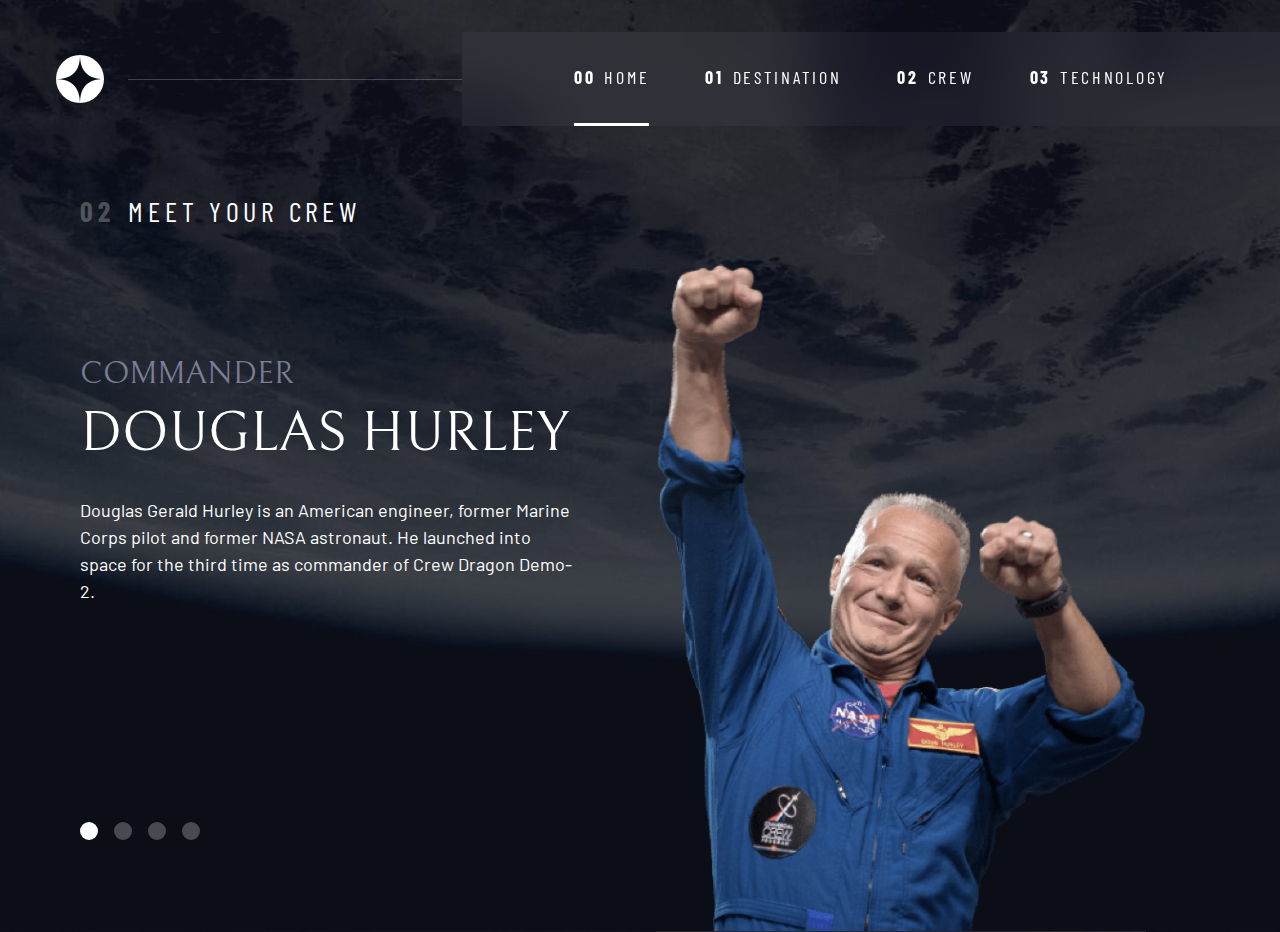
==== crew-commander.html @ 4cabf2e1 "destination page, and crew page" ====
<!DOCTYPE html>
<html lang="en">
  <head>
    <meta charset="UTF-8" />
    <meta http-equiv="X-UA-Compatible" content="IE=edge" />
    <meta name="viewport" content="width=device-width, initial-scale=1.0" />
    <link
      rel="icon"
      type="image/png"
      sizes="32x32"
      href="./assets/favicon-32x32.png"
    />
    <!-- google fonts -->
    <link rel="preconnect" href="https://fonts.googleapis.com" />
    <link rel="preconnect" href="https://fonts.gstatic.com" crossorigin />
    <link
      href="https://fonts.googleapis.com/css2?family=Barlow+Condensed:wght@400;700&family=Barlow:wght@400;700&family=Bellefair&display=swap"
      rel="stylesheet"
    />
    <link rel="stylesheet" href="index.css" />
    <title>space tourism</title>
    <script src="index.js" defer></script>
  </head>

  <body class="crew">
    <header class="primary-header flex">
      <!-- logo -->
      <div>
        <img
          src="assets/shared/logo.svg"
          alt="space tourism logo"
          class="logo"
        />
      </div>
      <button class="mobile-nav-toggle" aria-controls="primary-navigation">
        <span class="sr-only" aria-expanded="false">Menu</span>
      </button>

      <nav>
        <ul
          id="primary-navigation"
          data-visible="false"
          class="primary-navigation underline-indicators flex"
        >
          <li class="active"
            ><a
              href="index.html"
              class="uppercase ff-sans-cond text-white letter-spacing-2"
              ><span aria-hidden="true">00</span>Home</a
            ></li
          >
          <li
            ><a
              href="destination.html"
              class="uppercase ff-sans-cond text-white letter-spacing-2"
              ><span aria-hidden="true">01</span>Destination</a
            ></li
          >
          <li
            ><a
              href="crew.html"
              class="uppercase ff-sans-cond text-white letter-spacing-2"
              ><span aria-hidden="true">02</span>Crew</a
            ></li
          >
          <li
            ><a
              href="technology.html"
              class="uppercase text-white letter-spacing-2 ff-sans-cond"
              ><span aria-hidden="true">03</span>Technology</a
            ></li
          >
        </ul>
      </nav>
    </header>

    <main id="main" class="grid-container grid-container--crew flow">

      <h1 class="numbered-title"><span aria-hidden="true">02</span>Meet your crew</h1> 
      <img src="/assets/crew/image-douglas-hurley.png">
      <!-- dotlist -->
      <div class="dot-indicators flex">
        <button aria-selected="true"><span class="sr-only">The commander</span></button>
        <button aria-selected="false"><span class="sr-only">The mission specialist</span></button>
        <button aria-selected="false"><span class="sr-only">The pilot</span></button>
        <button aria-selected="false"><span class="sr-only">The crew engineer</span></button>
      </div>

      <!-- commander -->
      <article class="crew-details flow">
        <header class="flow flow--space-small">
          <h2 class="ff-serif fs-600 uppercase">Commander</h2>  
          <p class="ff-serif fs-700 uppercase">Douglas Hurley</p>
        </header>
        
        <p>
          Douglas Gerald Hurley is an American engineer, former Marine
          Corps pilot and former NASA astronaut. He launched into space for the third
          time as commander of Crew Dragon Demo-2.
        </p>
      </article>
    </main>
  </body>
</html>
---- index.css ----
/* ------------------ */
/* custom properties  */
/* ------------------ */

:root {
  /* colors */
  --clr-dark: 230 35% 7%;
  --clr-light: 231 77% 90%;
  --clr-white: 0 0% 100%;

  /* fontsize */
  --fs-900: clamp(5rem, 8vw + 1rem, 9.375rem);
  --fs-800: 3.5rem;
  --fs-700: 1.5rem;
  --fs-600: 1rem;
  --fs-500: 1rem;
  --fs-400: 0.9375rem;
  --fs-300: 1rem;
  --fs-200: 0.875rem;

  /* fontfamily */
  --ff-serif: 'Bellefair', serif;
  --ff-sans-cod: 'Barlow condensed', sans-serif;
  --ff-sans-normal: 'Barlow', sans-serif;
}

/* tablet */
@media (min-width: 35em) {
  :root {
    --fs-800: 5rem;
    --fs-700: 2.5rem;
    --fs-600: 1.5rem;
    --fs-500: 1.25rem;
    --fs-400: 1rem;
  }
}

/* desktop */
@media (min-width: 45em) {
  :root {
    /* font-sizes */
    --fs-800: 6.25rem;
    --fs-700: 3.5rem;
    --fs-600: 2rem;
    --fs-500: 1.75rem;
    --fs-400: 1.125rem;
  }
}
/* ------------------ */
/* Reset              */
/* ------------------ */

/* box sizing */
*,
*::before,
*::after {
  box-sizing: border-box;
}

/* reset margins */
body,
h1,
h2,
h3,
h4,
h5,
p,
figure,
picture {
  margin: 0;
}
h1,
h2,
h3,
h4,
h5,
h6,
p {
  font-weight: 400;
}
body {
  font-family: var(--ff-sans-normal);
  font-size: var(--fs-400);
  color: hsl(var(--clr-white));
  background-color: hsl(var(--clr-dark));
  line-height: 1.5;
  min-height: 100vh;

  display: grid;
  grid-template-rows: min-content 1fr;
  overflow-x: hidden;
}

/* makes working with picture easier */
img,
picture {
  max-width: 100%;
  display: block;
}

/* makes working with form element easier */
input,
button,
textarea,
select {
  font: inherit;
}

/* remove animations, for people who've turned them off */
/* browser / os setting */
/* disable motion, not causing problem -> accessibility */
@media (prefers-reduced-motion: reduce) {
  *,
  *::before,
  *::after {
    animation-duration: 0.01ms !important;
    animation-iteration-count: 1 !important;
    transition-duration: 0.01ms !important;
    scroll-behavior: auto !important;
  }
}

/* ------------------ */
/* Utility classes    */
/* ------------------ */
.container {
  padding-inline: 2em;
  max-width: 80rem;
  margin-inline: auto;
}

.flex {
  display: flex;
  gap: var(--gap, 1rem);
}
.flex.even-columns > * {
  width: 100%;
}
.grid {
  display: grid;
  gap: var(--gap, 1rem);
}

.d-block {
  display: block;
}
/* .flow > * + *    
  ->no extra specificity to it. means, under flow ie: p, h. we set margin to 0. we need .flow margin top 1 to override that

*/
/* where : take flow and get all..()no specificity 
ie: 
card h1, card h2, card h3{} => card :where(h1, h2, h3) 
*/
.flow > *:where(:not(:first-child)) {
  margin-top: var(--flow-space, 1rem);
  /* outline: 1px solid red; */
}
.flow--space-small{
  --flow-space:.75rem;
}
/* screenreader only, it makes the component content invisible*/
.sr-only {
  position: absolute;
  width: 1px;
  height: 1px;
  padding: 0;
  margin: -1px;
  overflow: hidden;
  clip: rect(0, 0, 0, 0);
  white-space: nowrap;
  /* added line */
  border: 0;
}

/* colors */
.bg-dark {
  background-color: hsl(var(--clr-dark));
}
.bg-accent {
  background-color: hsl(var(--clr-light));
}
.bg-white {
  background-color: hsl(var(--clr-white));
}

.text-dark {
  color: hsl(var(--clr-dark));
}
.text-accent {
  color: hsl(var(--clr-light));
}
.text-white {
  color: hsl(var(--clr-white));
}

.example-component {
  background-color: hsl(var(--clr-light) / 0.2);
}

/* typography */
.ff-serif {
  font-family: var(--ff-serif);
}
.ff-sans-cond {
  font-family: var(--ff-sans-cod);
}
.ff-sans-normal {
  font-family: var(--ff-sans-normal);
}

.letter-spacing-1 {
  letter-spacing: 4.75px;
}
.letter-spacing-2 {
  letter-spacing: 2.7px;
}
.letter-spacing-3 {
  letter-spacing: 2.35px;
}

.uppercase {
  text-transform: uppercase;
}

.fs-900 {
  font-size: var(--fs-900);
}
.fs-800 {
  font-size: var(--fs-800);
}
.fs-700 {
  font-size: var(--fs-700);
}
.fs-600 {
  font-size: var(--fs-600);
}
.fs-500 {
  font-size: var(--fs-500);
}

.fs-400 {
  font-size: var(--fs-400);
}

.fs-300 {
  font-size: var(--fs-300);
}

.fs-200 {
  font-size: var(--fs-200);
}

.fs-900,
.fs-800,
.fs-700,
.fs-600 {
  line-height: 1.1;
}

.numbered-title {
  text-transform: uppercase;
  font-family: var(--ff-sans-cod);
  font-size: var(--fs-500);
  letter-spacing: 4.72px;
}

.numbered-title span {
  margin-right: 0.5em;
  font-weight: 700;
  color: hsl(var(--clr-white) / 0.25);
}

/* ------------------ */
/* Component classes    */
/* ------------------ */
.large-button {
  font-size: 2rem;
  position: relative;
  display: inline-grid;
  z-index: 1;
  place-items: center;
  padding: 0 2em;
  border-radius: 50%;
  aspect-ratio: 1;
  text-decoration: none;
}
.large-button::after {
  content: '';
  position: absolute;
  z-index: -1;
  background: hsl(var(--clr-white) / 0.15);
  width: 100%;
  height: 100%;
  border-radius: 50%;
  opacity: 0;
  transition: opacity 500ms linear, transform 750ms ease-in-out;
}

.large-button:hover::after,
.large-button:focus::after {
  opacity: 1;
  transform: scale(1.5);
}
/* Primary header */

.logo {
  /* top bottom value solid 2 rem, and grow leftright, with (min, middle, max) */
  margin: 1.5rem clamp(1.5rem, 5vw, 3.5rem);
}

.primary-header {
  justify-content: space-between;
  align-items: center;
}
.primary-navigation {
  --gap: clamp(1.5rem, 5vw, 3.5rem);
  --underline-gap: 2rem;
  list-style: none;
  padding: 0;
  margin: 0;
  background: hsl(var(--clr-light) / 0.05);
  backdrop-filter: blur(1.5rem);
}

.primary-navigation a {
  text-decoration: none;
}

.primary-navigation a > span {
  font-weight: 700;
  margin-right: 0.5em;
}

.mobile-nav-toggle {
  display: none;
}

@media (max-width: 35rem) {
  .primary-navigation {
    --underline-gap: 0.5rem;
    position: fixed;
    z-index: 1000;
    inset: 0 0 0 30%;
    list-style: none;
    padding: min(20rem, 15vh) 2rem;
    margin: 0rem;
    flex-direction: column;
    transform: translateX(100%);
    transition: transform 500ms ease-in-out;
  }

  /* check if data-visible === true */
  .primary-navigation[data-visible='true'] {
    transform: translateX(0);
  }

  .mobile-nav-toggle[aria-expanded='true'] {
    background-image: url(./assets/shared/icon-close.svg);
  }

  .mobile-nav-toggle {
    display: block;
    position: absolute;
    z-index: 2000;
    right: 1rem;
    top: 2rem;
    border: 0;
    background: transparent;
    background-image: url(./assets/shared/icon-hamburger.svg);
    background-position: center;
    background-repeat: no-repeat;
    width: 1.5rem;
    aspect-ratio: 1;
  }
  .mobile-nav-toggle:focus-visible {
    outline: 2px solid white;
  }
  .primary-navigation.underline-indicators > .active {
    border: 0;
  }
}

@media (min-width: 35em) {
  .primary-navigation {
    padding-inline: clamp(3rem, 10vw, 7rem);
  }
}

@media (min-width: 35em) and (max-width: 44.999em) {
  .primary-navigation a > span {
    display: none;
  }
}

@media (min-width: 45em) {
  .primary-header::after {
    content: '';
    display: block;
    position: relative;
    height: 1px;
    width: 100%;
    background: hsl(var(--clr-light) / 0.25);
    margin-right: -2.5rem;
    order: 1;
  }

  nav {
    order: 2;
  }
  .primary-navigation {
    margin-block: 2rem;
  }
}

/* underline-indicator */
.underline-indicators > * {
  padding: var(--underline-gap, .5rem) 0;
  border: 0;
  cursor: pointer;
  border-bottom: 0.2rem solid hsl(var(--clr-white) / 0);
  background-color: transparent;
}

.underline-indicators > *:hover,
.underline-indicators > *:focus {
  border-color: hsl(var(--clr-white) / 0.5);
}

.underline-indicators > .active,
.underline-indicators > [aria-selected='true'] {
  color: hsl(var(--clr-white) / 1);
  border-color: hsl(var(--clr-white) / 1);
}
.tab-list {
  --gap: 2rem;
}

.dot-indicators > * {
  border: 0;
  border-radius: 50%;
  aspect-ratio: 1;
  padding: 0.5em;
  cursor: pointer;
  background-color: hsl(var(--clr-white) / 0.25);
}

.dot-indicators > *:hover,
.dot-indicators > *:focus {
  background-color: hsl(var(--clr-white) / 0.5);
}

.dot-indicators > [aria-selected='true'] {
  background-color: hsl(var(--clr-white) / 1);
}

/* number-indicators */
.number-indicators > * {
  border-radius: 50%;
  aspect-ratio: 1;
  padding: 0.5em;
  cursor: pointer;
  border: 0.2rem solid hsl(var(--clr-white) / 0.5);
}

.number-indicators > *:hover,
.number-indicators > *:focus {
  border-color: hsl(var(--clr-white) / 1);
  color: hsl(var(--clr-white));
}

.number-indicators > [aria-selected='true'] {
  color: hsl(var(--clr-dark) / 1);
  background-color: hsl(var(--clr-white));
}

/* ----------------------------- */
/* Page Speicific Background     */
/* ------------------------------*/

body {
  background-size: cover;
  background-position: bottom center;
}

/* home */
.home {
  background-image: url(./assets/home/background-home-mobile.jpg);
}

@media (min-width: 35rem) {
  .home {
    background-position: center center;
    background-image: url(./assets/home/background-home-tablet.jpg);
  }
}

@media (min-width: 45rem) {
  .home {
    background-image: url(./assets/home/background-home-desktop.jpg);
  }
}

/* destination */
.destination {
  background-image: url(./assets/destination/background-destination-mobile.jpg);
}

@media (min-width: 35rem) {
  .destination {
    background-position: center center;
    background-image: url(./assets/destination/background-destination-tablet.jpg);
  }
}

@media (min-width: 45rem) {
  .destination {
    background-image: url(./assets/destination/background-destination-desktop.jpg);
  }
}

/* crew */
.crew {
  background-image: url(./assets/crew/background-crew-mobile.jpg);
}

@media (min-width: 35rem) {
  .crew {
    background-position: center center;
    background-image: url(./assets/crew/background-crew-tablet.jpg);
  }
}

@media (min-width: 45rem) {
  .crew {
    background-image: url(./assets/crew/background-crew-desktop.jpg);
  }
}
/* ----------------------------- */
/* Layout                      */
/* ------------------------------*/

.grid-container {
  text-align: center;
  display: grid;
  place-items: center;
  padding-inline: 1rem;
  padding-bottom: 3rem;
}

/* any para that doesnt have class applied to it */
.grid-container p:not([class]) {
  max-width: 50ch;
}

.numbered-title {
  grid-area: title;
}

.grid-container--destination {
  --flow-space: 2rem;
  grid-template-areas:
    'title'
    'image'
    'tabs'
    'content';
}

/* destination layout */
.grid-container--destination > img {
  grid-area: image;
  max-width: 60%;
}

.grid-container--destination > .tab-list {
  grid-area: tabs;
}

.grid-container--destination > .destination-info {
  grid-area: content;
}

.destination-meta {
  flex-direction: column;
  border-top: 1px solid hsl(var(--clr-white) / 0.1);
  padding-top: 2.5rem;
  margin-top: 2.5rem;
}
.destination-meta p {
  font-size: 1.75rem;
}

.crew-details h2{
  color: hsl(var(--clr-light) / 0.5);
}

/* crew layout */
.grid-container--crew {
  --flow-space: 2rem;
  grid-template-areas:
    'title'
    'image'
    'tabs'
    'content';
}

.grid-container--crew > img {
  grid-area: image;
  max-width: 60%;
  border-bottom: 1px solid hsl(var(--clr-white) / 0.1);
}

.grid-container--crew > .dot-indicators {
  grid-area: tabs;
}

.grid-container--crew > .crew-details {
  grid-area: content;
}

@media (min-width: 35em) {
  .numbered-title {
    justify-self: start;
    margin-top: 2rem;
  }

  .destination-meta {
    flex-direction: row;
    justify-content: space-evenly;
  }

  .grid-container--crew {
    padding-bottom: 0;
    grid-template-areas:
      'title'
      'content'
      'tabs'
      'image';
  }
}

@media (min-width: 45em) {
  .grid-container {
    text-align: left;
    column-gap: var(--container-gap, 2rem);
    grid-template-columns: minmax(2rem, 1fr) repeat(2, minmax(0, 40rem)) minmax(
        2rem,
        1fr
      );
  }

  .grid-container--home {
    padding-bottom: max(6rem, 20vh);
    align-items: end;
  }
  .grid-container--home > *:first-child {
    grid-column: 2;
  }

  .grid-container--home > *:last-child {
    grid-column: 3;
  }

  .grid-container--destination {
    justify-items: start;
    align-content: start;
    grid-template-areas:
      '. title title .'
      '. image tabs .'
      '. image content .';
  }

  .grid-container--destination > img,
  .grid-container--crew > img {
    max-width: 90%;
  }

  .destination-meta {
    /* choose between smaller */
    /* if biggersize: 4vw will be big, and 6rem is smaller */
    /* and if we get smaller size, 15vw will be smaller than 6rem */
    --gap: min(4vw, 6rem);
    justify-content: start;
  }

  .grid-container--crew {
    grid-template-areas:
      '. title title .'
      '. content image .'
      '. tabs image.';
    justify-items: start;
    align-content: start;
  }

  .grid-container--crew > .dot-indicators {
    justify-self: start;
  }
}
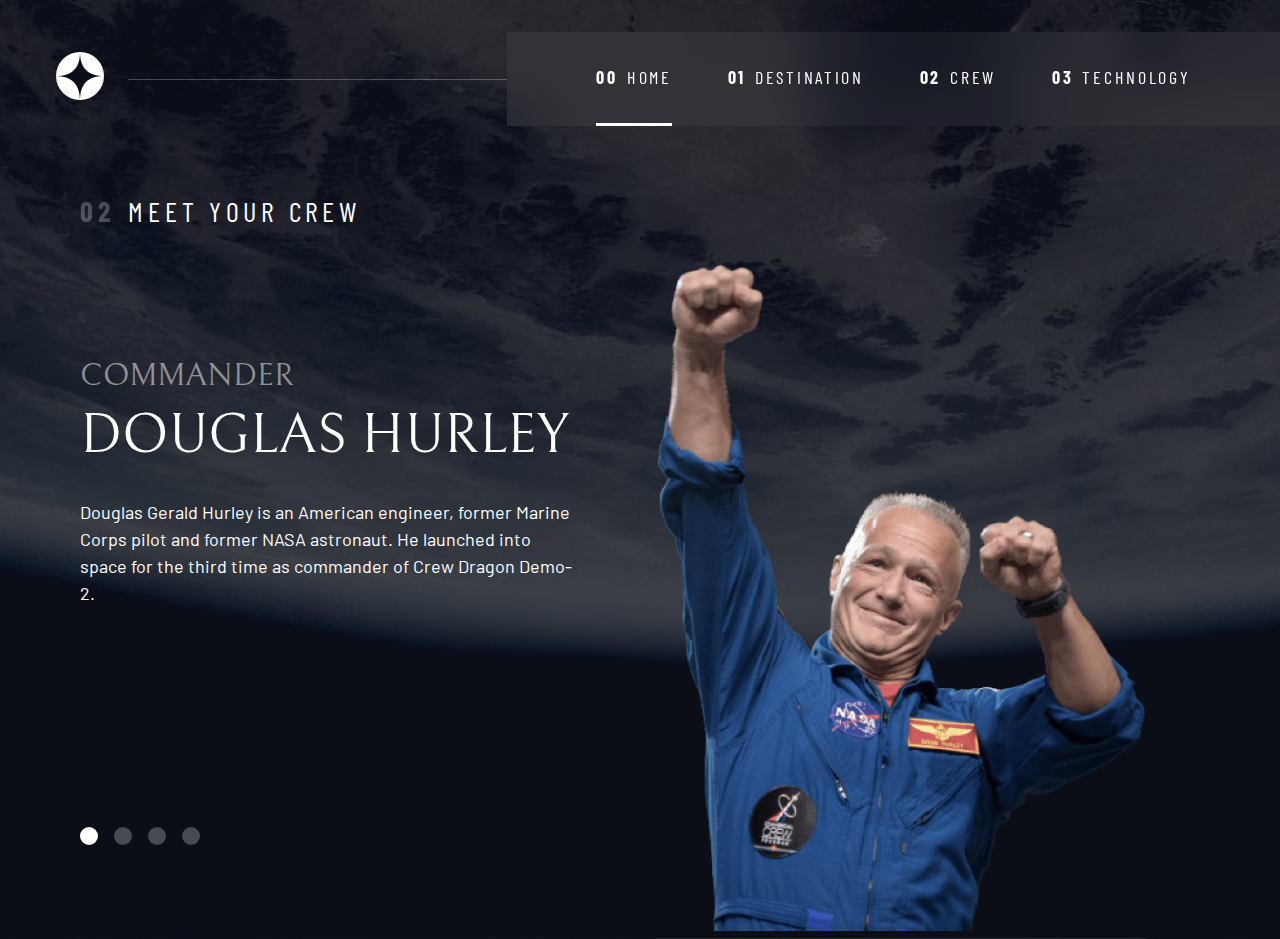
==== commit 98ced284: "selecting tabs, changing contents" ====
--- a/crew-commander.html
+++ b/crew-commander.html
@@ -58,7 +58,7 @@
           >
           <li
             ><a
-              href="crew.html"
+              href="crew-commander.html"
               class="uppercase ff-sans-cond text-white letter-spacing-2"
               ><span aria-hidden="true">02</span>Crew</a
             ></li
@@ -77,7 +77,15 @@
     <main id="main" class="grid-container grid-container--crew flow">
 
       <h1 class="numbered-title"><span aria-hidden="true">02</span>Meet your crew</h1> 
-      <img src="/assets/crew/image-douglas-hurley.png">
+      <picture>
+        <source srcset="/assets/crew/image-douglas-hurley.png" type="image/webp">
+        <img src="/assets/crew/image-douglas-hurley.png">
+      </picture>
+      <picture hidden>
+        <source srcset="/assets/crew/image-victor-glover.webp" type="image/webp">
+        <img src="assets/crew/image-victor-glover.png">
+      </picture>
+
       <!-- dotlist -->
       <div class="dot-indicators flex">
         <button aria-selected="true"><span class="sr-only">The commander</span></button>
--- a/index.css
+++ b/index.css
@@ -1,6 +1,6 @@
-/* ------------------ */
-/* custom properties  */
-/* ------------------ */
+/* ------------------- */
+/* Custom properties   */
+/* ------------------- */
 
 :root {
   /* colors */
@@ -8,7 +8,7 @@
   --clr-light: 231 77% 90%;
   --clr-white: 0 0% 100%;
 
-  /* fontsize */
+  /* font-sizes */
   --fs-900: clamp(5rem, 8vw + 1rem, 9.375rem);
   --fs-800: 3.5rem;
   --fs-700: 1.5rem;
@@ -18,13 +18,12 @@
   --fs-300: 1rem;
   --fs-200: 0.875rem;
 
-  /* fontfamily */
+  /* font-families */
   --ff-serif: 'Bellefair', serif;
-  --ff-sans-cod: 'Barlow condensed', sans-serif;
+  --ff-sans-cond: 'Barlow Condensed', sans-serif;
   --ff-sans-normal: 'Barlow', sans-serif;
 }
 
-/* tablet */
 @media (min-width: 35em) {
   :root {
     --fs-800: 5rem;
@@ -35,7 +34,6 @@
   }
 }
 
-/* desktop */
 @media (min-width: 45em) {
   :root {
     /* font-sizes */
@@ -46,18 +44,21 @@
     --fs-400: 1.125rem;
   }
 }
-/* ------------------ */
-/* Reset              */
-/* ------------------ */
-
-/* box sizing */
+
+/* ------------------- */
+/* Reset               */
+/* ------------------- */
+
+/* https://piccalil.li/blog/a-modern-css-reset/ */
+
+/* Box sizing */
 *,
 *::before,
 *::after {
   box-sizing: border-box;
 }
 
-/* reset margins */
+/* Reset margins */
 body,
 h1,
 h2,
@@ -69,6 +70,7 @@
 picture {
   margin: 0;
 }
+
 h1,
 h2,
 h3,
@@ -78,6 +80,8 @@
 p {
   font-weight: 400;
 }
+
+/* set up the body */
 body {
   font-family: var(--ff-sans-normal);
   font-size: var(--fs-400);
@@ -88,17 +92,18 @@
 
   display: grid;
   grid-template-rows: min-content 1fr;
+
   overflow-x: hidden;
 }
 
-/* makes working with picture easier */
+/* make images easier to work with */
 img,
 picture {
   max-width: 100%;
-  display: block;
-}
-
-/* makes working with form element easier */
+  /* display: block; */
+}
+
+/* make form elements easier to work with */
 input,
 button,
 textarea,
@@ -106,9 +111,7 @@
   font: inherit;
 }
 
-/* remove animations, for people who've turned them off */
-/* browser / os setting */
-/* disable motion, not causing problem -> accessibility */
+/* remove animations for people who've turned them off */
 @media (prefers-reduced-motion: reduce) {
   *,
   *::before,
@@ -120,22 +123,17 @@
   }
 }
 
-/* ------------------ */
-/* Utility classes    */
-/* ------------------ */
-.container {
-  padding-inline: 2em;
-  max-width: 80rem;
-  margin-inline: auto;
-}
+/* ------------------- */
+/* Utility classes     */
+/* ------------------- */
+
+/* general */
 
 .flex {
   display: flex;
   gap: var(--gap, 1rem);
 }
-.flex.even-columns > * {
-  width: 100%;
-}
+
 .grid {
   display: grid;
   gap: var(--gap, 1rem);
@@ -154,12 +152,18 @@
 */
 .flow > *:where(:not(:first-child)) {
   margin-top: var(--flow-space, 1rem);
-  /* outline: 1px solid red; */
-}
-.flow--space-small{
-  --flow-space:.75rem;
-}
-/* screenreader only, it makes the component content invisible*/
+}
+
+.flow--space-small {
+  --flow-space: 0.75rem;
+}
+
+.container {
+  padding-inline: 2em;
+  margin-inline: auto;
+  max-width: 80rem;
+}
+
 .sr-only {
   position: absolute;
   width: 1px;
@@ -173,13 +177,31 @@
   border: 0;
 }
 
+.skip-to-content {
+  position: absolute;
+  z-index: 9999;
+  background: hsl(var(--clr-white));
+  color: hsl(var(--clr-dark));
+  padding: 0.5em 1em;
+  margin-inline: auto;
+  transform: translateY(-100%);
+  transition: transform 250ms ease-in;
+}
+
+.skip-to-content:focus {
+  transform: translateY(0);
+}
+
 /* colors */
+
 .bg-dark {
   background-color: hsl(var(--clr-dark));
 }
+
 .bg-accent {
   background-color: hsl(var(--clr-light));
 }
+
 .bg-white {
   background-color: hsl(var(--clr-white));
 }
@@ -187,24 +209,25 @@
 .text-dark {
   color: hsl(var(--clr-dark));
 }
+
 .text-accent {
   color: hsl(var(--clr-light));
 }
+
 .text-white {
   color: hsl(var(--clr-white));
 }
 
-.example-component {
-  background-color: hsl(var(--clr-light) / 0.2);
-}
-
 /* typography */
+
 .ff-serif {
   font-family: var(--ff-serif);
 }
+
 .ff-sans-cond {
-  font-family: var(--ff-sans-cod);
-}
+  font-family: var(--ff-sans-cond);
+}
+
 .ff-sans-normal {
   font-family: var(--ff-sans-normal);
 }
@@ -212,9 +235,11 @@
 .letter-spacing-1 {
   letter-spacing: 4.75px;
 }
+
 .letter-spacing-2 {
   letter-spacing: 2.7px;
 }
+
 .letter-spacing-3 {
   letter-spacing: 2.35px;
 }
@@ -226,15 +251,19 @@
 .fs-900 {
   font-size: var(--fs-900);
 }
+
 .fs-800 {
   font-size: var(--fs-800);
 }
+
 .fs-700 {
   font-size: var(--fs-700);
 }
+
 .fs-600 {
   font-size: var(--fs-600);
 }
+
 .fs-500 {
   font-size: var(--fs-500);
 }
@@ -259,9 +288,9 @@
 }
 
 .numbered-title {
+  font-family: var(--ff-sans-cond);
+  font-size: var(--fs-500);
   text-transform: uppercase;
-  font-family: var(--ff-sans-cod);
-  font-size: var(--fs-500);
   letter-spacing: 4.72px;
 }
 
@@ -277,21 +306,22 @@
 .large-button {
   font-size: 2rem;
   position: relative;
+  z-index: 1;
   display: inline-grid;
-  z-index: 1;
   place-items: center;
   padding: 0 2em;
   border-radius: 50%;
   aspect-ratio: 1;
   text-decoration: none;
 }
+
 .large-button::after {
   content: '';
   position: absolute;
   z-index: -1;
-  background: hsl(var(--clr-white) / 0.15);
   width: 100%;
   height: 100%;
+  background: hsl(var(--clr-white) / 0.1);
   border-radius: 50%;
   opacity: 0;
   transition: opacity 500ms linear, transform 750ms ease-in-out;
@@ -302,10 +332,10 @@
   opacity: 1;
   transform: scale(1.5);
 }
-/* Primary header */
+
+/* primary-header */
 
 .logo {
-  /* top bottom value solid 2 rem, and grow leftright, with (min, middle, max) */
   margin: 1.5rem clamp(1.5rem, 5vw, 3.5rem);
 }
 
@@ -313,13 +343,14 @@
   justify-content: space-between;
   align-items: center;
 }
+
 .primary-navigation {
   --gap: clamp(1.5rem, 5vw, 3.5rem);
   --underline-gap: 2rem;
   list-style: none;
   padding: 0;
   margin: 0;
-  background: hsl(var(--clr-light) / 0.05);
+  background: hsl(var(--clr-white) / 0.05);
   backdrop-filter: blur(1.5rem);
 }
 
@@ -344,19 +375,18 @@
     inset: 0 0 0 30%;
     list-style: none;
     padding: min(20rem, 15vh) 2rem;
-    margin: 0rem;
+    margin: 0;
     flex-direction: column;
     transform: translateX(100%);
     transition: transform 500ms ease-in-out;
   }
 
-  /* check if data-visible === true */
   .primary-navigation[data-visible='true'] {
     transform: translateX(0);
   }
 
-  .mobile-nav-toggle[aria-expanded='true'] {
-    background-image: url(./assets/shared/icon-close.svg);
+  .primary-navigation.underline-indicators > .active {
+    border: 0;
   }
 
   .mobile-nav-toggle {
@@ -365,25 +395,28 @@
     z-index: 2000;
     right: 1rem;
     top: 2rem;
-    border: 0;
     background: transparent;
     background-image: url(./assets/shared/icon-hamburger.svg);
+    background-repeat: no-repeat;
     background-position: center;
-    background-repeat: no-repeat;
     width: 1.5rem;
     aspect-ratio: 1;
-  }
+    border: 0;
+  }
+
+  .mobile-nav-toggle[aria-expanded='true'] {
+    background-image: url(./assets/shared/icon-close.svg);
+  }
+
   .mobile-nav-toggle:focus-visible {
-    outline: 2px solid white;
-  }
-  .primary-navigation.underline-indicators > .active {
-    border: 0;
+    outline: 5px solid white;
+    outline-offset: 5px;
   }
 }
 
 @media (min-width: 35em) {
   .primary-navigation {
-    padding-inline: clamp(3rem, 10vw, 7rem);
+    padding-inline: clamp(3rem, 7vw, 7rem);
   }
 }
 
@@ -400,24 +433,24 @@
     position: relative;
     height: 1px;
     width: 100%;
-    background: hsl(var(--clr-light) / 0.25);
     margin-right: -2.5rem;
+    background: hsl(var(--clr-white) / 0.25);
     order: 1;
   }
 
   nav {
     order: 2;
   }
+
   .primary-navigation {
     margin-block: 2rem;
   }
 }
 
-/* underline-indicator */
 .underline-indicators > * {
-  padding: var(--underline-gap, .5rem) 0;
+  cursor: pointer;
+  padding: var(--underline-gap, 0.5rem) 0;
   border: 0;
-  cursor: pointer;
   border-bottom: 0.2rem solid hsl(var(--clr-white) / 0);
   background-color: transparent;
 }
@@ -432,16 +465,16 @@
   color: hsl(var(--clr-white) / 1);
   border-color: hsl(var(--clr-white) / 1);
 }
+
 .tab-list {
   --gap: 2rem;
 }
 
 .dot-indicators > * {
+  cursor: pointer;
   border: 0;
   border-radius: 50%;
-  aspect-ratio: 1;
   padding: 0.5em;
-  cursor: pointer;
   background-color: hsl(var(--clr-white) / 0.25);
 }
 
@@ -454,30 +487,9 @@
   background-color: hsl(var(--clr-white) / 1);
 }
 
-/* number-indicators */
-.number-indicators > * {
-  border-radius: 50%;
-  aspect-ratio: 1;
-  padding: 0.5em;
-  cursor: pointer;
-  border: 0.2rem solid hsl(var(--clr-white) / 0.5);
-}
-
-.number-indicators > *:hover,
-.number-indicators > *:focus {
-  border-color: hsl(var(--clr-white) / 1);
-  color: hsl(var(--clr-white));
-}
-
-.number-indicators > [aria-selected='true'] {
-  color: hsl(var(--clr-dark) / 1);
-  background-color: hsl(var(--clr-white));
-}
-
 /* ----------------------------- */
-/* Page Speicific Background     */
-/* ------------------------------*/
-
+/* Page specific background      */
+/* ----------------------------- */
 body {
   background-size: cover;
   background-position: bottom center;
@@ -536,19 +548,19 @@
     background-image: url(./assets/crew/background-crew-desktop.jpg);
   }
 }
+
 /* ----------------------------- */
-/* Layout                      */
-/* ------------------------------*/
+/* Layout                        */
+/* ----------------------------- */
 
 .grid-container {
   text-align: center;
   display: grid;
   place-items: center;
   padding-inline: 1rem;
-  padding-bottom: 3rem;
-}
-
-/* any para that doesnt have class applied to it */
+  padding-bottom: 4rem;
+}
+
 .grid-container p:not([class]) {
   max-width: 50ch;
 }
@@ -556,6 +568,8 @@
 .numbered-title {
   grid-area: title;
 }
+
+/* destination layout */
 
 .grid-container--destination {
   --flow-space: 2rem;
@@ -567,7 +581,7 @@
 }
 
 /* destination layout */
-.grid-container--destination > img {
+.grid-container--destination > picture {
   grid-area: image;
   max-width: 60%;
 }
@@ -586,15 +600,13 @@
   padding-top: 2.5rem;
   margin-top: 2.5rem;
 }
+
 .destination-meta p {
   font-size: 1.75rem;
 }
 
-.crew-details h2{
-  color: hsl(var(--clr-light) / 0.5);
-}
-
 /* crew layout */
+
 .grid-container--crew {
   --flow-space: 2rem;
   grid-template-areas:
@@ -604,7 +616,7 @@
     'content';
 }
 
-.grid-container--crew > img {
+.grid-container--crew > picture {
   grid-area: image;
   max-width: 60%;
   border-bottom: 1px solid hsl(var(--clr-white) / 0.1);
@@ -616,6 +628,10 @@
 
 .grid-container--crew > .crew-details {
   grid-area: content;
+}
+
+.crew-details h2 {
+  color: hsl(var(--clr-white) / 0.5);
 }
 
 @media (min-width: 35em) {
@@ -653,6 +669,7 @@
     padding-bottom: max(6rem, 20vh);
     align-items: end;
   }
+
   .grid-container--home > *:first-child {
     grid-column: 2;
   }
@@ -670,16 +687,13 @@
       '. image content .';
   }
 
-  .grid-container--destination > img,
-  .grid-container--crew > img {
+  .grid-container--destination > picture,
+  .grid-container--crew > picture {
     max-width: 90%;
   }
 
   .destination-meta {
-    /* choose between smaller */
-    /* if biggersize: 4vw will be big, and 6rem is smaller */
-    /* and if we get smaller size, 15vw will be smaller than 6rem */
-    --gap: min(4vw, 6rem);
+    --gap: min(6vw, 6rem);
     justify-content: start;
   }
 
@@ -695,4 +709,8 @@
   .grid-container--crew > .dot-indicators {
     justify-self: start;
   }
-}
+
+  /* .grid-container--crew > picture {
+        align-self: end;
+    } */
+}
